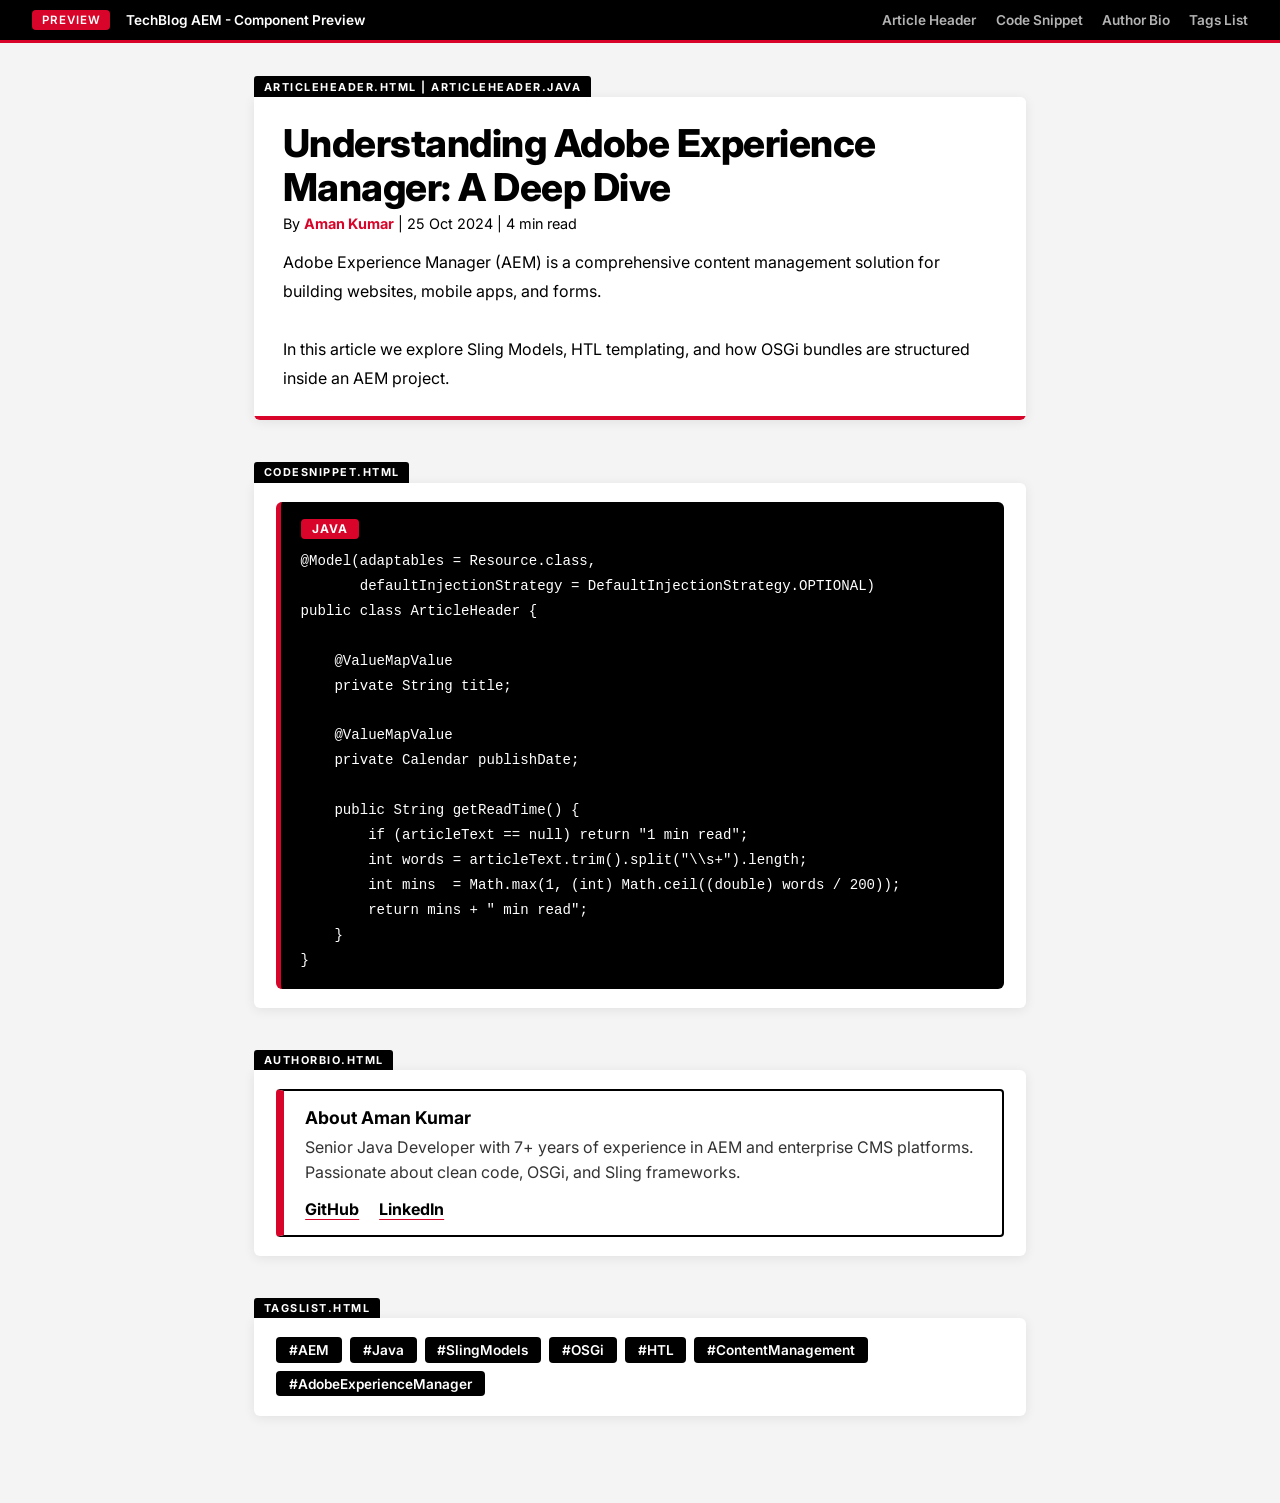
==== preview.html @ 620574d8 "feat: complete TechBlog AEM architecture, interactive web app by Aman Kumar, and portfolio docs" ====
<!DOCTYPE html>
<html lang="en">
<head>
  <meta charset="UTF-8" />
  <meta name="viewport" content="width=device-width, initial-scale=1.0" />
  <title>TechBlog AEM - Component Preview</title>
  <link rel="preconnect" href="https://fonts.googleapis.com" />
  <link rel="preconnect" href="https://fonts.gstatic.com" crossorigin />
  <link href="https://fonts.googleapis.com/css2?family=Inter:wght@400;600;700;800&family=JetBrains+Mono:wght@400;700&display=swap" rel="stylesheet" />
  <style>
    *, *::before, *::after { box-sizing: border-box; margin: 0; padding: 0; }
    html { scroll-behavior: smooth; }
    body { font-family: "Inter", sans-serif; background: #f4f4f4; color: #000; min-height: 100vh; }

    .preview-bar {
      position: sticky; top: 0; z-index: 100;
      background: #000; color: #fff;
      padding: 0.6rem 2rem;
      display: flex; align-items: center; gap: 1rem;
      border-bottom: 3px solid #d90429; font-size: 0.85rem; font-weight: 600;
    }
    .preview-bar .badge {
      background: #d90429; color: #fff;
      padding: 0.2rem 0.6rem; border-radius: 4px;
      font-size: 0.72rem; letter-spacing: 1px; text-transform: uppercase;
    }
    .preview-bar nav { display: flex; gap: 1.2rem; margin-left: auto; }
    .preview-bar nav a { color: #fff; text-decoration: none; opacity: 0.7; transition: opacity 0.2s; }
    .preview-bar nav a:hover { opacity: 1; color: #d90429; }

    .page-wrapper { max-width: 820px; margin: 0 auto; padding: 2rem 1.5rem 4rem; }

    .section-label {
      display: inline-block; background: #000; color: #fff;
      font-size: 0.68rem; font-weight: 700; letter-spacing: 1.5px; text-transform: uppercase;
      padding: 0.2rem 0.6rem; border-radius: 3px 3px 0 0; margin-bottom: 0;
    }
    .component-block {
      margin-bottom: 2.5rem; border-radius: 0 6px 6px 6px;
      overflow: hidden; box-shadow: 0 2px 12px rgba(0,0,0,0.08); background: #fff;
    }

    /* === ACTUAL COMPONENT STYLES (from blog.css) === */
    :root { --tb-black: #000; --tb-white: #fff; --tb-red: #d90429; }

    .tb-head { background: #fff; color: #000; padding: 1.5rem 1.8rem; border-bottom: 4px solid #d90429; }
    .tb-head h1 { font-size: 2.4rem; font-weight: 800; margin: 0 0 0.4rem; letter-spacing: -0.5px; line-height: 1.15; }
    .tb-meta { color: #000; font-size: 0.9rem; margin: 0 0 1rem; }
    .tb-meta strong { color: #d90429; }
    .tb-body { line-height: 1.8; white-space: pre-line; color: #000; }

    .tb-code { background: #000; color: #fff; border-left: 5px solid #d90429; border-radius: 6px; padding: 1rem 1.2rem; overflow-x: auto; }
    .tb-lang { background: #d90429; color: #fff; padding: 0.15rem 0.7rem; border-radius: 4px; font-size: 0.75rem; font-weight: 700; text-transform: uppercase; letter-spacing: 1px; }
    .tb-code pre { margin: 0.7rem 0 0; color: #fff; font-family: "JetBrains Mono", monospace; font-size: 0.88rem; line-height: 1.7; white-space: pre-wrap; word-break: break-word; }

    .tb-author { background: #fff; color: #000; border: 2px solid #000; border-left: 8px solid #d90429; padding: 1rem 1.3rem; border-radius: 4px; }
    .tb-author h3 { margin-top: 0; margin-bottom: 0.4rem; font-size: 1.1rem; }
    .tb-author p { margin-bottom: 0.8rem; line-height: 1.6; color: #333; }
    .tb-author a { color: #000; font-weight: 700; margin-right: 1rem; text-decoration: underline; text-decoration-color: #d90429; text-underline-offset: 4px; transition: color 0.2s; }
    .tb-author a:hover { color: #d90429; }

    .tb-tags { list-style: none; display: flex; gap: 0.5rem; padding: 0; flex-wrap: wrap; }
    .tb-tags li { background: #000; color: #fff; padding: 0.3rem 0.8rem; border-radius: 4px; font-size: 0.85rem; font-weight: 600; cursor: default; transition: background 0.2s; }
    .tb-tags li:hover { background: #d90429; }

    .inner { padding: 1.2rem 1.4rem; }
  </style>
</head>
<body>

  <div class="preview-bar">
    <span class="badge">Preview</span>
    <span>TechBlog AEM - Component Preview</span>
    <nav>
      <a href="#article-header">Article Header</a>
      <a href="#code-snippet">Code Snippet</a>
      <a href="#author-bio">Author Bio</a>
      <a href="#tags-list">Tags List</a>
    </nav>
  </div>

  <div class="page-wrapper">

    <!-- 1. ARTICLE HEADER -->
    <div id="article-header">
      <span class="section-label">articleheader.html  |  ArticleHeader.java</span>
      <div class="component-block">
        <header class="tb-head">
          <h1>Understanding Adobe Experience Manager: A Deep Dive</h1>
          <p class="tb-meta">By <strong>Aman Kumar</strong> | 25 Oct 2024 | 4 min read</p>
          <p class="tb-body">Adobe Experience Manager (AEM) is a comprehensive content management solution for building websites, mobile apps, and forms.

In this article we explore Sling Models, HTL templating, and how OSGi bundles are structured inside an AEM project.</p>
        </header>
      </div>
    </div>

    <!-- 2. CODE SNIPPET -->
    <div id="code-snippet">
      <span class="section-label">codesnippet.html</span>
      <div class="component-block">
        <div class="inner">
          <div class="tb-code">
            <span class="tb-lang">Java</span>
            <pre><code>@Model(adaptables = Resource.class,
       defaultInjectionStrategy = DefaultInjectionStrategy.OPTIONAL)
public class ArticleHeader {

    @ValueMapValue
    private String title;

    @ValueMapValue
    private Calendar publishDate;

    public String getReadTime() {
        if (articleText == null) return "1 min read";
        int words = articleText.trim().split("\\s+").length;
        int mins  = Math.max(1, (int) Math.ceil((double) words / 200));
        return mins + " min read";
    }
}</code></pre>
          </div>
        </div>
      </div>
    </div>

    <!-- 3. AUTHOR BIO -->
    <div id="author-bio">
      <span class="section-label">authorbio.html</span>
      <div class="component-block">
        <div class="inner">
          <section class="tb-author">
            <h3>About Aman Kumar</h3>
            <p>Senior Java Developer with 7+ years of experience in AEM and enterprise CMS platforms. Passionate about clean code, OSGi, and Sling frameworks.</p>
            <a href="https://github.com" target="_blank" rel="noopener">GitHub</a>
            <a href="https://linkedin.com" target="_blank" rel="noopener">LinkedIn</a>
          </section>
        </div>
      </div>
    </div>

    <!-- 4. TAGS LIST -->
    <div id="tags-list">
      <span class="section-label">tagslist.html</span>
      <div class="component-block">
        <div class="inner">
          <ul class="tb-tags">
            <li>#AEM</li>
            <li>#Java</li>
            <li>#SlingModels</li>
            <li>#OSGi</li>
            <li>#HTL</li>
            <li>#ContentManagement</li>
            <li>#AdobeExperienceManager</li>
          </ul>
        </div>
      </div>
    </div>

  </div>
</body>
</html>
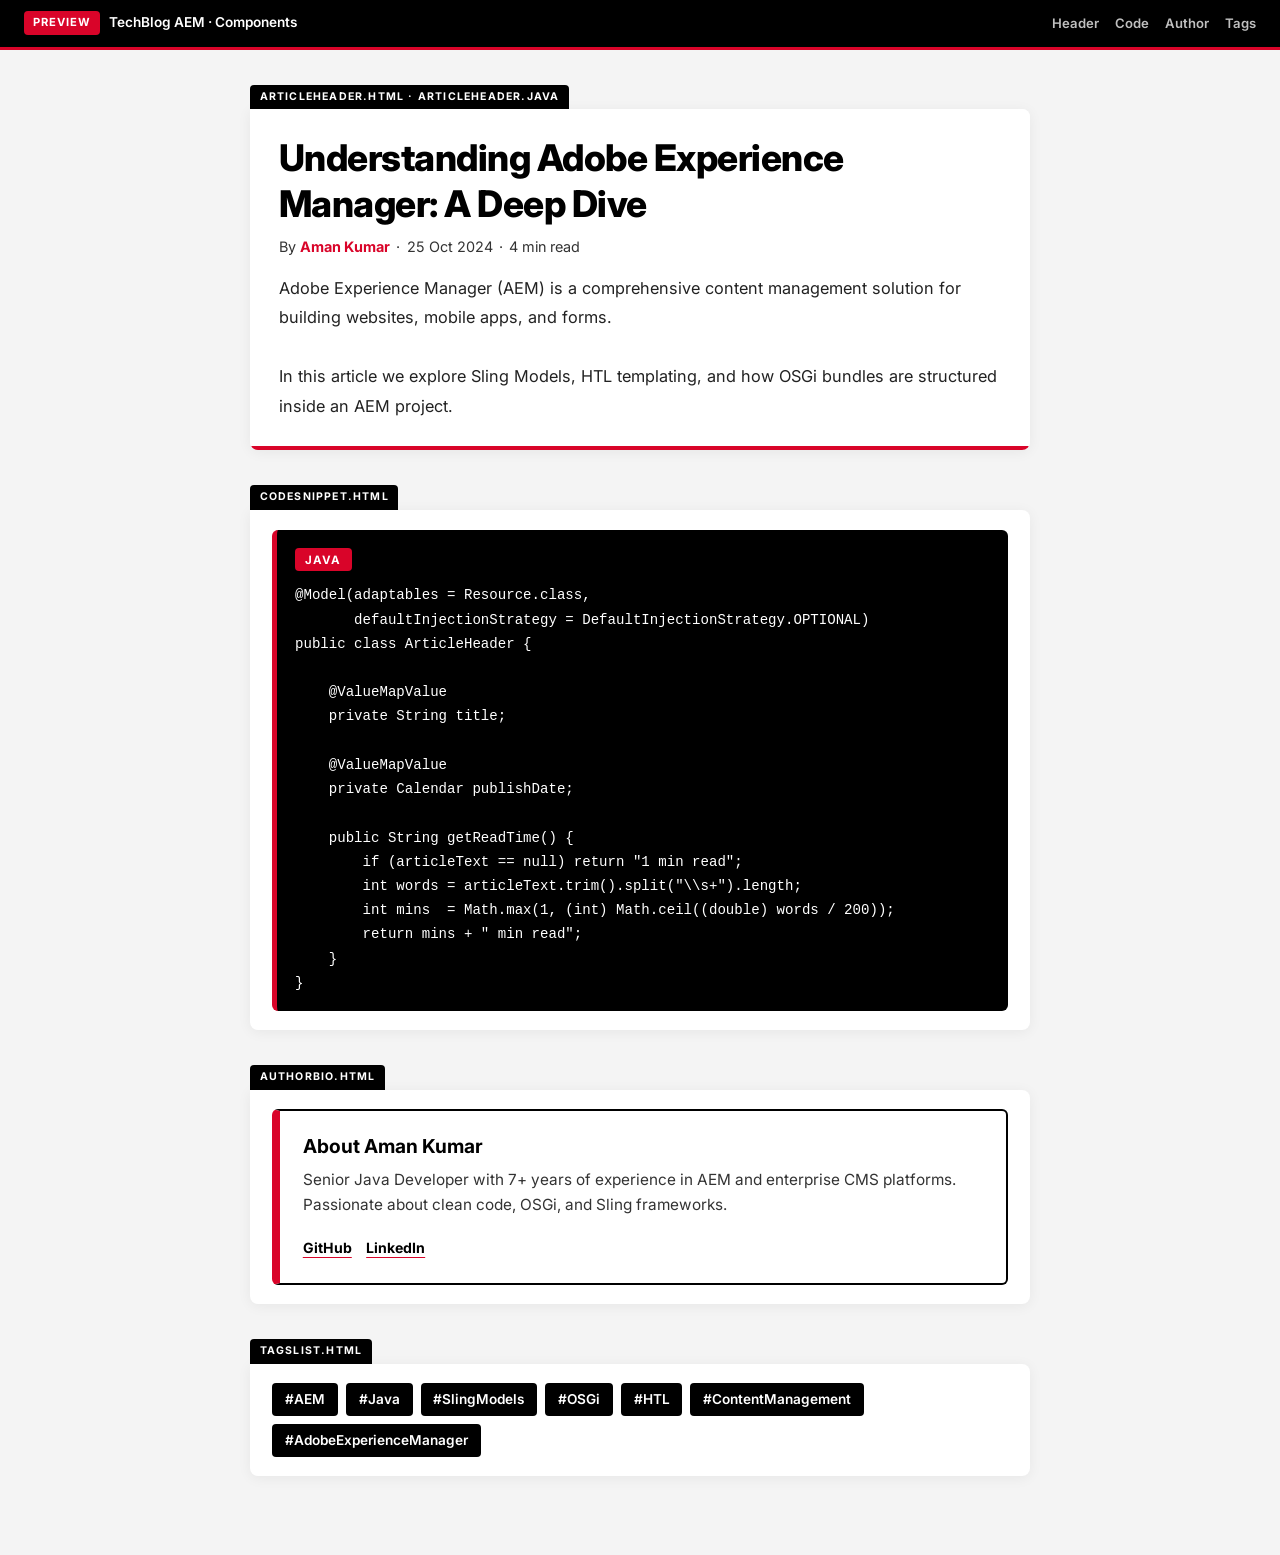
==== commit 7e7ce7b1: "feat(ui): make preview.html responsive for mobile, tablet, and desktop devices" ====
--- a/preview.html
+++ b/preview.html
@@ -2,101 +2,327 @@
 <html lang="en">
 <head>
   <meta charset="UTF-8" />
-  <meta name="viewport" content="width=device-width, initial-scale=1.0" />
+  <meta name="viewport" content="width=device-width, initial-scale=1.0, maximum-scale=5.0" />
   <title>TechBlog AEM - Component Preview</title>
   <link rel="preconnect" href="https://fonts.googleapis.com" />
   <link rel="preconnect" href="https://fonts.gstatic.com" crossorigin />
   <link href="https://fonts.googleapis.com/css2?family=Inter:wght@400;600;700;800&family=JetBrains+Mono:wght@400;700&display=swap" rel="stylesheet" />
   <style>
+    /* ── Reset & Base ──────────────────────────────────── */
     *, *::before, *::after { box-sizing: border-box; margin: 0; padding: 0; }
-    html { scroll-behavior: smooth; }
-    body { font-family: "Inter", sans-serif; background: #f4f4f4; color: #000; min-height: 100vh; }
-
+    html { scroll-behavior: smooth; -webkit-text-size-adjust: 100%; }
+    body {
+      font-family: "Inter", -apple-system, BlinkMacSystemFont, "Segoe UI", Roboto, sans-serif;
+      background: #f4f4f4;
+      color: #000;
+      min-height: 100vh;
+      line-height: 1.6;
+      overflow-x: hidden;
+    }
+
+    /* ── Sticky Top Bar (Responsive Nav) ────────────────── */
     .preview-bar {
-      position: sticky; top: 0; z-index: 100;
-      background: #000; color: #fff;
-      padding: 0.6rem 2rem;
-      display: flex; align-items: center; gap: 1rem;
-      border-bottom: 3px solid #d90429; font-size: 0.85rem; font-weight: 600;
+      position: sticky;
+      top: 0;
+      z-index: 100;
+      background: #000;
+      color: #fff;
+      padding: 0.6rem 1.5rem;
+      display: flex;
+      align-items: center;
+      justify-content: space-between;
+      gap: 0.8rem;
+      border-bottom: 3px solid #d90429;
+      font-size: 0.85rem;
+      font-weight: 600;
+    }
+    .preview-brand {
+      display: flex;
+      align-items: center;
+      gap: 0.6rem;
+      flex-shrink: 0;
     }
     .preview-bar .badge {
-      background: #d90429; color: #fff;
-      padding: 0.2rem 0.6rem; border-radius: 4px;
-      font-size: 0.72rem; letter-spacing: 1px; text-transform: uppercase;
-    }
-    .preview-bar nav { display: flex; gap: 1.2rem; margin-left: auto; }
-    .preview-bar nav a { color: #fff; text-decoration: none; opacity: 0.7; transition: opacity 0.2s; }
+      background: #d90429;
+      color: #fff;
+      padding: 0.2rem 0.55rem;
+      border-radius: 4px;
+      font-size: 0.7rem;
+      letter-spacing: 1px;
+      text-transform: uppercase;
+      font-weight: 700;
+    }
+    .preview-title {
+      font-size: 0.85rem;
+      white-space: nowrap;
+    }
+    .preview-bar nav {
+      display: flex;
+      gap: 1rem;
+      overflow-x: auto;
+      white-space: nowrap;
+      -webkit-overflow-scrolling: touch;
+      scrollbar-width: none;
+      padding: 0.2rem 0;
+    }
+    .preview-bar nav::-webkit-scrollbar { display: none; }
+    .preview-bar nav a {
+      color: #fff;
+      text-decoration: none;
+      opacity: 0.75;
+      font-size: 0.82rem;
+      transition: opacity 0.2s, color 0.2s;
+    }
     .preview-bar nav a:hover { opacity: 1; color: #d90429; }
 
-    .page-wrapper { max-width: 820px; margin: 0 auto; padding: 2rem 1.5rem 4rem; }
-
+    /* ── Page Wrapper ──────────────────────────────────── */
+    .page-wrapper {
+      max-width: 820px;
+      margin: 0 auto;
+      padding: 2rem 1.25rem 4rem;
+    }
+
+    /* ── Component Box & Label ─────────────────────────── */
     .section-label {
-      display: inline-block; background: #000; color: #fff;
-      font-size: 0.68rem; font-weight: 700; letter-spacing: 1.5px; text-transform: uppercase;
-      padding: 0.2rem 0.6rem; border-radius: 3px 3px 0 0; margin-bottom: 0;
+      display: inline-block;
+      background: #000;
+      color: #fff;
+      font-size: 0.66rem;
+      font-weight: 700;
+      letter-spacing: 1.2px;
+      text-transform: uppercase;
+      padding: 0.25rem 0.6rem;
+      border-radius: 4px 4px 0 0;
+      margin-bottom: 0;
+      word-break: break-all;
     }
     .component-block {
-      margin-bottom: 2.5rem; border-radius: 0 6px 6px 6px;
-      overflow: hidden; box-shadow: 0 2px 12px rgba(0,0,0,0.08); background: #fff;
-    }
-
-    /* === ACTUAL COMPONENT STYLES (from blog.css) === */
+      margin-bottom: 2rem;
+      border-radius: 0 8px 8px 8px;
+      overflow: hidden;
+      box-shadow: 0 2px 14px rgba(0,0,0,0.06);
+      background: #fff;
+    }
+
+    /* ── ACTUAL COMPONENT THEME (blog.css) ─────────────── */
     :root { --tb-black: #000; --tb-white: #fff; --tb-red: #d90429; }
 
-    .tb-head { background: #fff; color: #000; padding: 1.5rem 1.8rem; border-bottom: 4px solid #d90429; }
-    .tb-head h1 { font-size: 2.4rem; font-weight: 800; margin: 0 0 0.4rem; letter-spacing: -0.5px; line-height: 1.15; }
-    .tb-meta { color: #000; font-size: 0.9rem; margin: 0 0 1rem; }
+    /* 1. Article Header */
+    .tb-head {
+      background: #fff;
+      color: #000;
+      padding: 1.6rem 1.8rem;
+      border-bottom: 4px solid #d90429;
+    }
+    .tb-head h1 {
+      font-size: clamp(1.45rem, 3.5vw + 0.6rem, 2.3rem);
+      font-weight: 800;
+      margin: 0 0 0.5rem;
+      letter-spacing: -0.5px;
+      line-height: 1.25;
+      word-wrap: break-word;
+    }
+    .tb-meta {
+      color: #333;
+      font-size: clamp(0.8rem, 2vw + 0.3rem, 0.9rem);
+      margin: 0 0 1rem;
+      display: flex;
+      flex-wrap: wrap;
+      align-items: center;
+      gap: 0.4rem;
+    }
     .tb-meta strong { color: #d90429; }
-    .tb-body { line-height: 1.8; white-space: pre-line; color: #000; }
-
-    .tb-code { background: #000; color: #fff; border-left: 5px solid #d90429; border-radius: 6px; padding: 1rem 1.2rem; overflow-x: auto; }
-    .tb-lang { background: #d90429; color: #fff; padding: 0.15rem 0.7rem; border-radius: 4px; font-size: 0.75rem; font-weight: 700; text-transform: uppercase; letter-spacing: 1px; }
-    .tb-code pre { margin: 0.7rem 0 0; color: #fff; font-family: "JetBrains Mono", monospace; font-size: 0.88rem; line-height: 1.7; white-space: pre-wrap; word-break: break-word; }
-
-    .tb-author { background: #fff; color: #000; border: 2px solid #000; border-left: 8px solid #d90429; padding: 1rem 1.3rem; border-radius: 4px; }
-    .tb-author h3 { margin-top: 0; margin-bottom: 0.4rem; font-size: 1.1rem; }
-    .tb-author p { margin-bottom: 0.8rem; line-height: 1.6; color: #333; }
-    .tb-author a { color: #000; font-weight: 700; margin-right: 1rem; text-decoration: underline; text-decoration-color: #d90429; text-underline-offset: 4px; transition: color 0.2s; }
+    .tb-body {
+      line-height: 1.8;
+      white-space: pre-line;
+      color: #222;
+      font-size: clamp(0.92rem, 1.5vw + 0.4rem, 1.02rem);
+    }
+
+    /* 2. Code Snippet */
+    .inner { padding: 1.2rem 1.4rem; }
+    .tb-code {
+      background: #000;
+      color: #fff;
+      border-left: 5px solid #d90429;
+      border-radius: 6px;
+      padding: 1rem 1.1rem;
+      overflow-x: auto;
+      -webkit-overflow-scrolling: touch;
+    }
+    .tb-lang {
+      display: inline-block;
+      background: #d90429;
+      color: #fff;
+      padding: 0.15rem 0.65rem;
+      border-radius: 4px;
+      font-size: 0.72rem;
+      font-weight: 700;
+      text-transform: uppercase;
+      letter-spacing: 1px;
+    }
+    .tb-code pre {
+      margin: 0.75rem 0 0;
+      color: #fff;
+      font-family: "JetBrains Mono", monospace;
+      font-size: clamp(0.78rem, 2vw + 0.2rem, 0.88rem);
+      line-height: 1.65;
+      white-space: pre;
+      overflow-x: auto;
+    }
+
+    /* 3. Author Bio */
+    .tb-author {
+      background: #fff;
+      color: #000;
+      border: 2px solid #000;
+      border-left: 8px solid #d90429;
+      padding: 1.2rem 1.4rem;
+      border-radius: 6px;
+    }
+    .tb-author h3 {
+      margin-top: 0;
+      margin-bottom: 0.45rem;
+      font-size: clamp(1.05rem, 2.5vw + 0.3rem, 1.2rem);
+      font-weight: 700;
+    }
+    .tb-author p {
+      margin-bottom: 0.9rem;
+      line-height: 1.6;
+      color: #333;
+      font-size: clamp(0.88rem, 1.5vw + 0.4rem, 0.96rem);
+    }
+    .author-links-group {
+      display: flex;
+      flex-wrap: wrap;
+      gap: 0.9rem;
+    }
+    .tb-author a {
+      color: #000;
+      font-weight: 700;
+      font-size: 0.88rem;
+      text-decoration: underline;
+      text-decoration-color: #d90429;
+      text-underline-offset: 4px;
+      transition: color 0.2s;
+      display: inline-flex;
+      align-items: center;
+      min-height: 32px;
+    }
     .tb-author a:hover { color: #d90429; }
 
-    .tb-tags { list-style: none; display: flex; gap: 0.5rem; padding: 0; flex-wrap: wrap; }
-    .tb-tags li { background: #000; color: #fff; padding: 0.3rem 0.8rem; border-radius: 4px; font-size: 0.85rem; font-weight: 600; cursor: default; transition: background 0.2s; }
-    .tb-tags li:hover { background: #d90429; }
-
-    .inner { padding: 1.2rem 1.4rem; }
+    /* 4. Tags List */
+    .tb-tags {
+      list-style: none;
+      display: flex;
+      gap: 0.5rem;
+      padding: 0;
+      flex-wrap: wrap;
+    }
+    .tb-tags li {
+      background: #000;
+      color: #fff;
+      padding: 0.35rem 0.8rem;
+      border-radius: 4px;
+      font-size: clamp(0.78rem, 2vw + 0.1rem, 0.85rem);
+      font-weight: 600;
+      cursor: default;
+      transition: background 0.2s, transform 0.15s;
+      user-select: none;
+    }
+    .tb-tags li:hover {
+      background: #d90429;
+      transform: translateY(-1px);
+    }
+
+    /* ── Mobile & Tablet Media Queries ─────────────────── */
+    @media (max-width: 640px) {
+      .preview-bar {
+        padding: 0.5rem 0.9rem;
+        flex-direction: column;
+        align-items: flex-start;
+        gap: 0.4rem;
+      }
+      .preview-bar nav {
+        width: 100%;
+        gap: 0.8rem;
+      }
+      .preview-title { font-size: 0.78rem; }
+
+      .page-wrapper {
+        padding: 1.2rem 0.75rem 3rem;
+      }
+      .tb-head {
+        padding: 1.2rem 1rem;
+      }
+      .inner {
+        padding: 0.9rem 0.85rem;
+      }
+      .tb-code {
+        padding: 0.85rem 0.8rem;
+      }
+      .tb-author {
+        padding: 1rem 0.9rem;
+        border-left-width: 6px;
+      }
+    }
+
+    @media (max-width: 380px) {
+      .preview-bar {
+        padding: 0.4rem 0.6rem;
+      }
+      .page-wrapper {
+        padding: 1rem 0.5rem 2.5rem;
+      }
+      .tb-head {
+        padding: 1rem 0.75rem;
+      }
+      .tb-tags li {
+        padding: 0.3rem 0.65rem;
+      }
+    }
   </style>
 </head>
 <body>
 
-  <div class="preview-bar">
-    <span class="badge">Preview</span>
-    <span>TechBlog AEM - Component Preview</span>
+  <!-- Responsive Sticky Navbar -->
+  <header class="preview-bar">
+    <div class="preview-brand">
+      <span class="badge">Preview</span>
+      <span class="preview-title">TechBlog AEM &middot; Components</span>
+    </div>
     <nav>
-      <a href="#article-header">Article Header</a>
-      <a href="#code-snippet">Code Snippet</a>
-      <a href="#author-bio">Author Bio</a>
-      <a href="#tags-list">Tags List</a>
+      <a href="#article-header">Header</a>
+      <a href="#code-snippet">Code</a>
+      <a href="#author-bio">Author</a>
+      <a href="#tags-list">Tags</a>
     </nav>
-  </div>
-
-  <div class="page-wrapper">
+  </header>
+
+  <main class="page-wrapper">
 
     <!-- 1. ARTICLE HEADER -->
-    <div id="article-header">
-      <span class="section-label">articleheader.html  |  ArticleHeader.java</span>
+    <section id="article-header">
+      <span class="section-label">articleheader.html &middot; ArticleHeader.java</span>
       <div class="component-block">
         <header class="tb-head">
           <h1>Understanding Adobe Experience Manager: A Deep Dive</h1>
-          <p class="tb-meta">By <strong>Aman Kumar</strong> | 25 Oct 2024 | 4 min read</p>
+          <p class="tb-meta">
+            <span>By <strong>Aman Kumar</strong></span>
+            <span>&middot;</span>
+            <span>25 Oct 2024</span>
+            <span>&middot;</span>
+            <span>4 min read</span>
+          </p>
           <p class="tb-body">Adobe Experience Manager (AEM) is a comprehensive content management solution for building websites, mobile apps, and forms.
 
 In this article we explore Sling Models, HTL templating, and how OSGi bundles are structured inside an AEM project.</p>
         </header>
       </div>
-    </div>
+    </section>
 
     <!-- 2. CODE SNIPPET -->
-    <div id="code-snippet">
+    <section id="code-snippet">
       <span class="section-label">codesnippet.html</span>
       <div class="component-block">
         <div class="inner">
@@ -122,25 +348,27 @@
           </div>
         </div>
       </div>
-    </div>
+    </section>
 
     <!-- 3. AUTHOR BIO -->
-    <div id="author-bio">
+    <section id="author-bio">
       <span class="section-label">authorbio.html</span>
       <div class="component-block">
         <div class="inner">
-          <section class="tb-author">
+          <div class="tb-author">
             <h3>About Aman Kumar</h3>
             <p>Senior Java Developer with 7+ years of experience in AEM and enterprise CMS platforms. Passionate about clean code, OSGi, and Sling frameworks.</p>
-            <a href="https://github.com" target="_blank" rel="noopener">GitHub</a>
-            <a href="https://linkedin.com" target="_blank" rel="noopener">LinkedIn</a>
-          </section>
+            <div class="author-links-group">
+              <a href="https://github.com/Aman-codes0-0" target="_blank" rel="noopener">GitHub</a>
+              <a href="https://linkedin.com" target="_blank" rel="noopener">LinkedIn</a>
+            </div>
+          </div>
         </div>
       </div>
-    </div>
+    </section>
 
     <!-- 4. TAGS LIST -->
-    <div id="tags-list">
+    <section id="tags-list">
       <span class="section-label">tagslist.html</span>
       <div class="component-block">
         <div class="inner">
@@ -155,8 +383,8 @@
           </ul>
         </div>
       </div>
-    </div>
-
-  </div>
+    </section>
+
+  </main>
 </body>
 </html>
